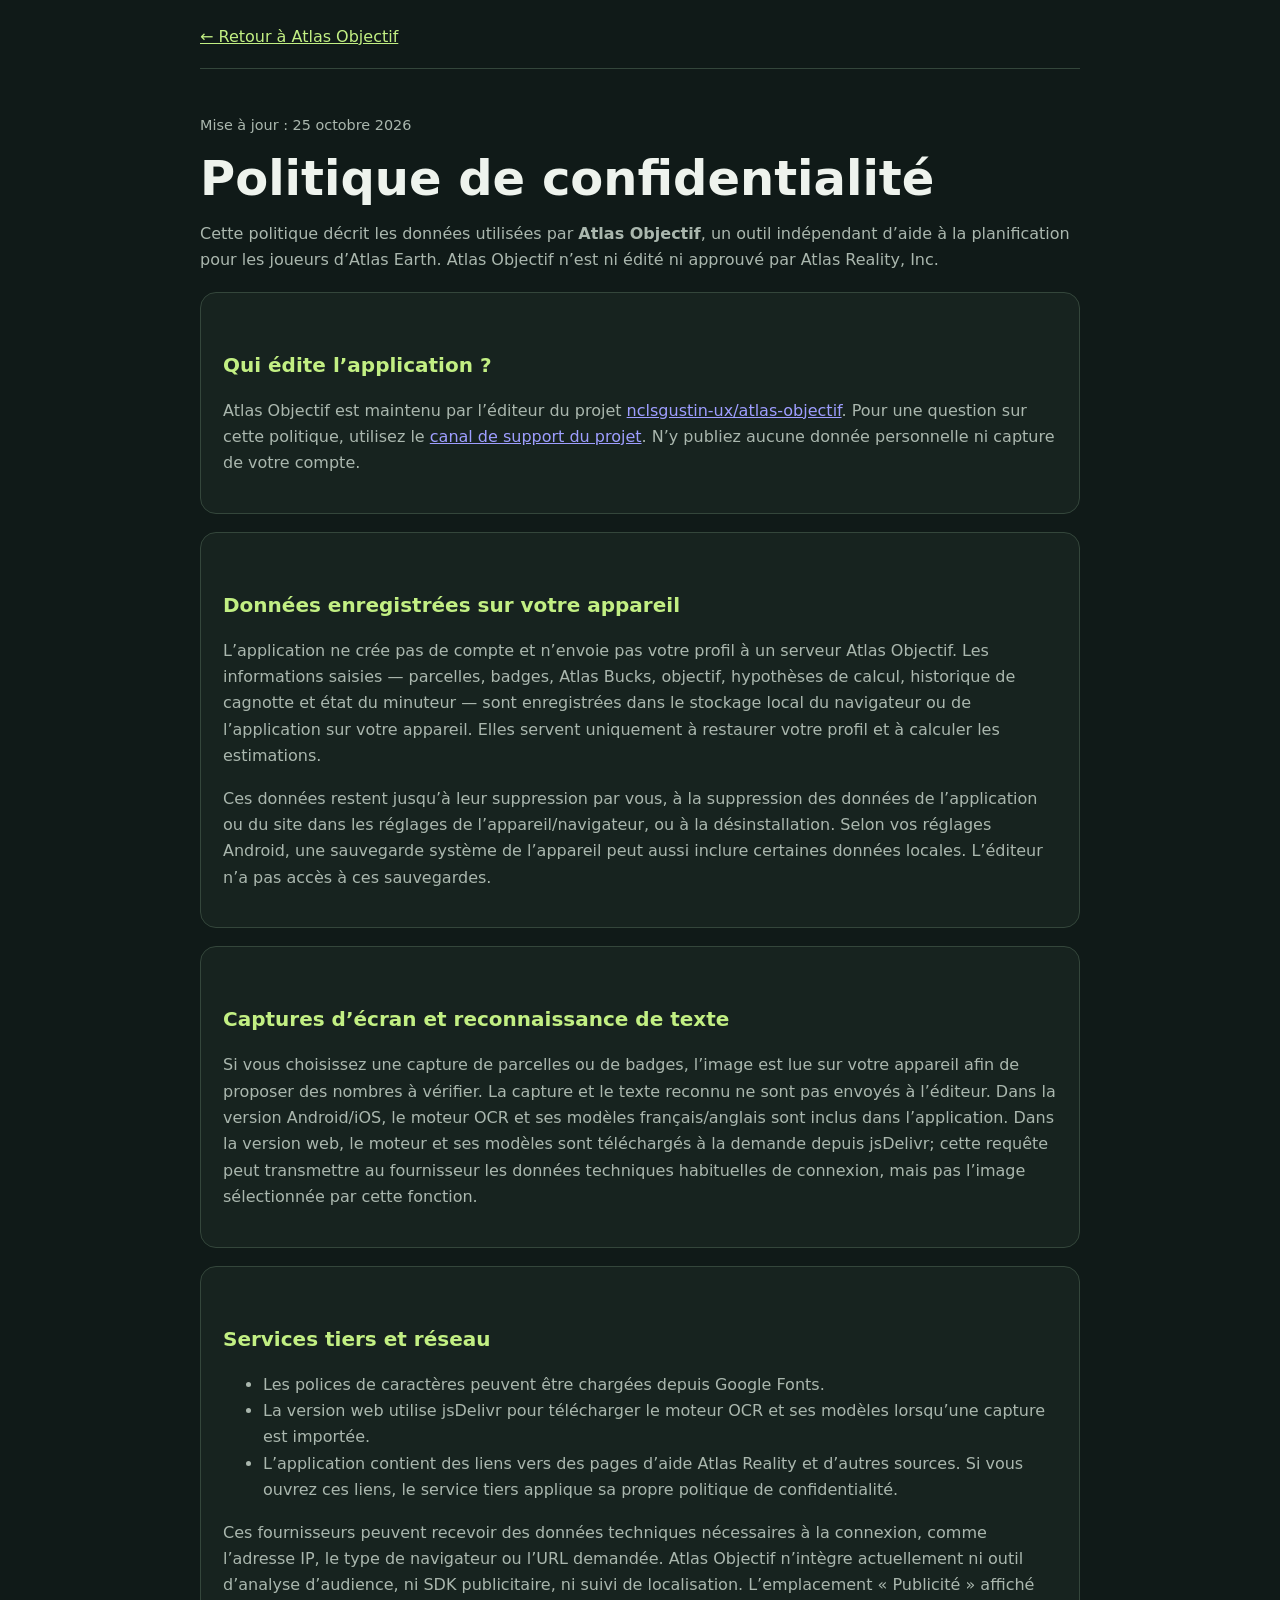
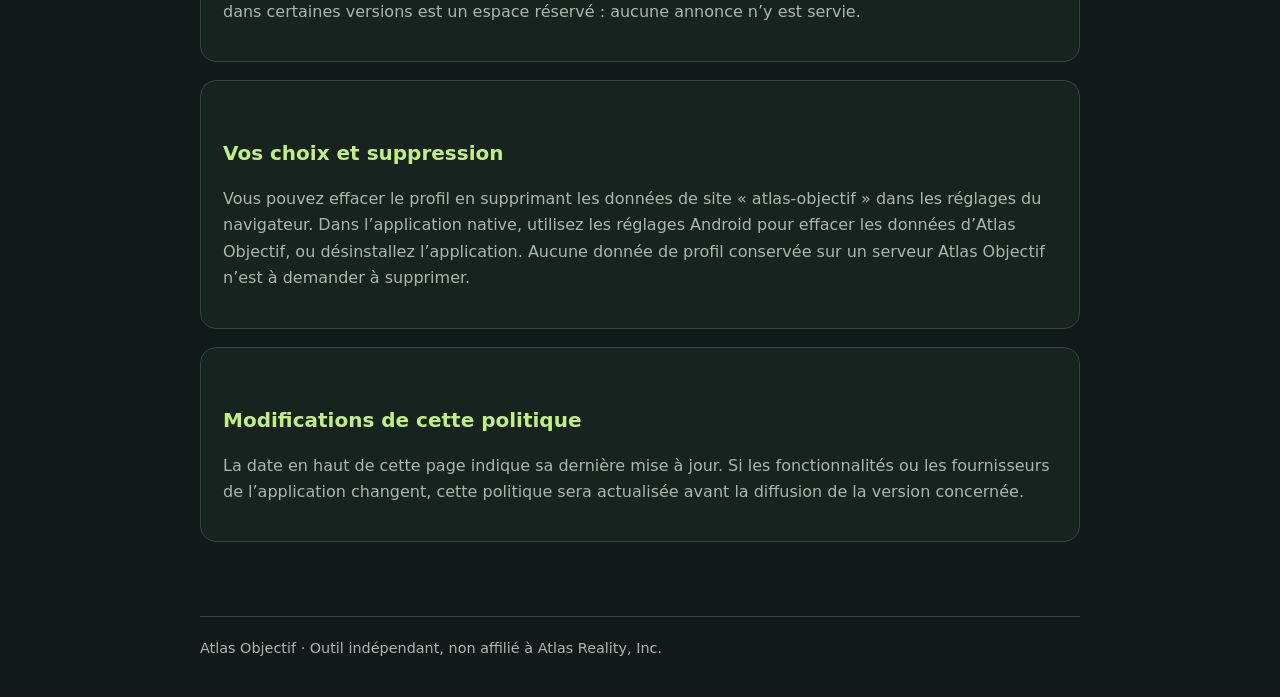
==== privacy.html @ 99002298 "Add Atlas Objectif privacy policy" ====
<!doctype html>
<html lang="fr">
<head>
<meta charset="utf-8">
<meta name="viewport" content="width=device-width, initial-scale=1">
<meta name="theme-color" content="#101a18">
<meta name="description" content="Politique de confidentialité de l’application Atlas Objectif.">
<title>Politique de confidentialité — Atlas Objectif</title>
<style>
:root{color-scheme:dark;--bg:#101a18;--panel:#17231f;--text:#eef3ed;--muted:#aab7ae;--accent:#c2ef83;--line:#34463b;font:16px/1.65 system-ui,-apple-system,"Segoe UI",sans-serif}*{box-sizing:border-box}body{margin:0;background:var(--bg);color:var(--text)}header,main,footer{width:min(880px,100% - 32px);margin-inline:auto}header{padding:24px 0 18px;border-bottom:1px solid var(--line)}header a,footer a{color:var(--accent)}header strong{letter-spacing:.1em}main{padding:30px 0 56px}h1{font-size:clamp(2rem,5vw,3rem);line-height:1.1;margin:.3em 0}h2{font-size:1.25rem;margin:1.8em 0 .35em;color:var(--accent)}p,li{color:var(--muted)}a{overflow-wrap:anywhere}section{padding:20px 22px;margin:18px 0;background:var(--panel);border:1px solid var(--line);border-radius:16px}footer{padding:20px 0 36px;border-top:1px solid var(--line);font-size:.9rem;color:var(--muted)}.updated{font-size:.9rem;color:var(--muted)}
</style>
</head>
<body>
<header><a href="./index.html">← Retour à Atlas Objectif</a></header>
<main>
<p class="updated">Mise à jour : 25 octobre 2026</p>
<h1>Politique de confidentialité</h1>
<p>Cette politique décrit les données utilisées par <strong>Atlas Objectif</strong>, un outil indépendant d’aide à la planification pour les joueurs d’Atlas Earth. Atlas Objectif n’est ni édité ni approuvé par Atlas Reality, Inc.</p>

<section>
<h2>Qui édite l’application ?</h2>
<p>Atlas Objectif est maintenu par l’éditeur du projet <a href="https://github.com/nclsgustin-ux/atlas-objectif">nclsgustin-ux/atlas-objectif</a>. Pour une question sur cette politique, utilisez le <a href="https://github.com/nclsgustin-ux/atlas-objectif/issues">canal de support du projet</a>. N’y publiez aucune donnée personnelle ni capture de votre compte.</p>
</section>

<section>
<h2>Données enregistrées sur votre appareil</h2>
<p>L’application ne crée pas de compte et n’envoie pas votre profil à un serveur Atlas Objectif. Les informations saisies — parcelles, badges, Atlas Bucks, objectif, hypothèses de calcul, historique de cagnotte et état du minuteur — sont enregistrées dans le stockage local du navigateur ou de l’application sur votre appareil. Elles servent uniquement à restaurer votre profil et à calculer les estimations.</p>
<p>Ces données restent jusqu’à leur suppression par vous, à la suppression des données de l’application ou du site dans les réglages de l’appareil/navigateur, ou à la désinstallation. Selon vos réglages Android, une sauvegarde système de l’appareil peut aussi inclure certaines données locales. L’éditeur n’a pas accès à ces sauvegardes.</p>
</section>

<section>
<h2>Captures d’écran et reconnaissance de texte</h2>
<p>Si vous choisissez une capture de parcelles ou de badges, l’image est lue sur votre appareil afin de proposer des nombres à vérifier. La capture et le texte reconnu ne sont pas envoyés à l’éditeur. Dans la version Android/iOS, le moteur OCR et ses modèles français/anglais sont inclus dans l’application. Dans la version web, le moteur et ses modèles sont téléchargés à la demande depuis jsDelivr; cette requête peut transmettre au fournisseur les données techniques habituelles de connexion, mais pas l’image sélectionnée par cette fonction.</p>
</section>

<section>
<h2>Services tiers et réseau</h2>
<ul>
<li>Les polices de caractères peuvent être chargées depuis Google Fonts.</li>
<li>La version web utilise jsDelivr pour télécharger le moteur OCR et ses modèles lorsqu’une capture est importée.</li>
<li>L’application contient des liens vers des pages d’aide Atlas Reality et d’autres sources. Si vous ouvrez ces liens, le service tiers applique sa propre politique de confidentialité.</li>
</ul>
<p>Ces fournisseurs peuvent recevoir des données techniques nécessaires à la connexion, comme l’adresse IP, le type de navigateur ou l’URL demandée. Atlas Objectif n’intègre actuellement ni outil d’analyse d’audience, ni SDK publicitaire, ni suivi de localisation. L’emplacement « Publicité » affiché dans certaines versions est un espace réservé : aucune annonce n’y est servie.</p>
</section>

<section>
<h2>Vos choix et suppression</h2>
<p>Vous pouvez effacer le profil en supprimant les données de site « atlas-objectif » dans les réglages du navigateur. Dans l’application native, utilisez les réglages Android pour effacer les données d’Atlas Objectif, ou désinstallez l’application. Aucune donnée de profil conservée sur un serveur Atlas Objectif n’est à demander à supprimer.</p>
</section>

<section>
<h2>Modifications de cette politique</h2>
<p>La date en haut de cette page indique sa dernière mise à jour. Si les fonctionnalités ou les fournisseurs de l’application changent, cette politique sera actualisée avant la diffusion de la version concernée.</p>
</section>
</main>
<footer>Atlas Objectif · Outil indépendant, non affilié à Atlas Reality, Inc.</footer>
</body>
</html>
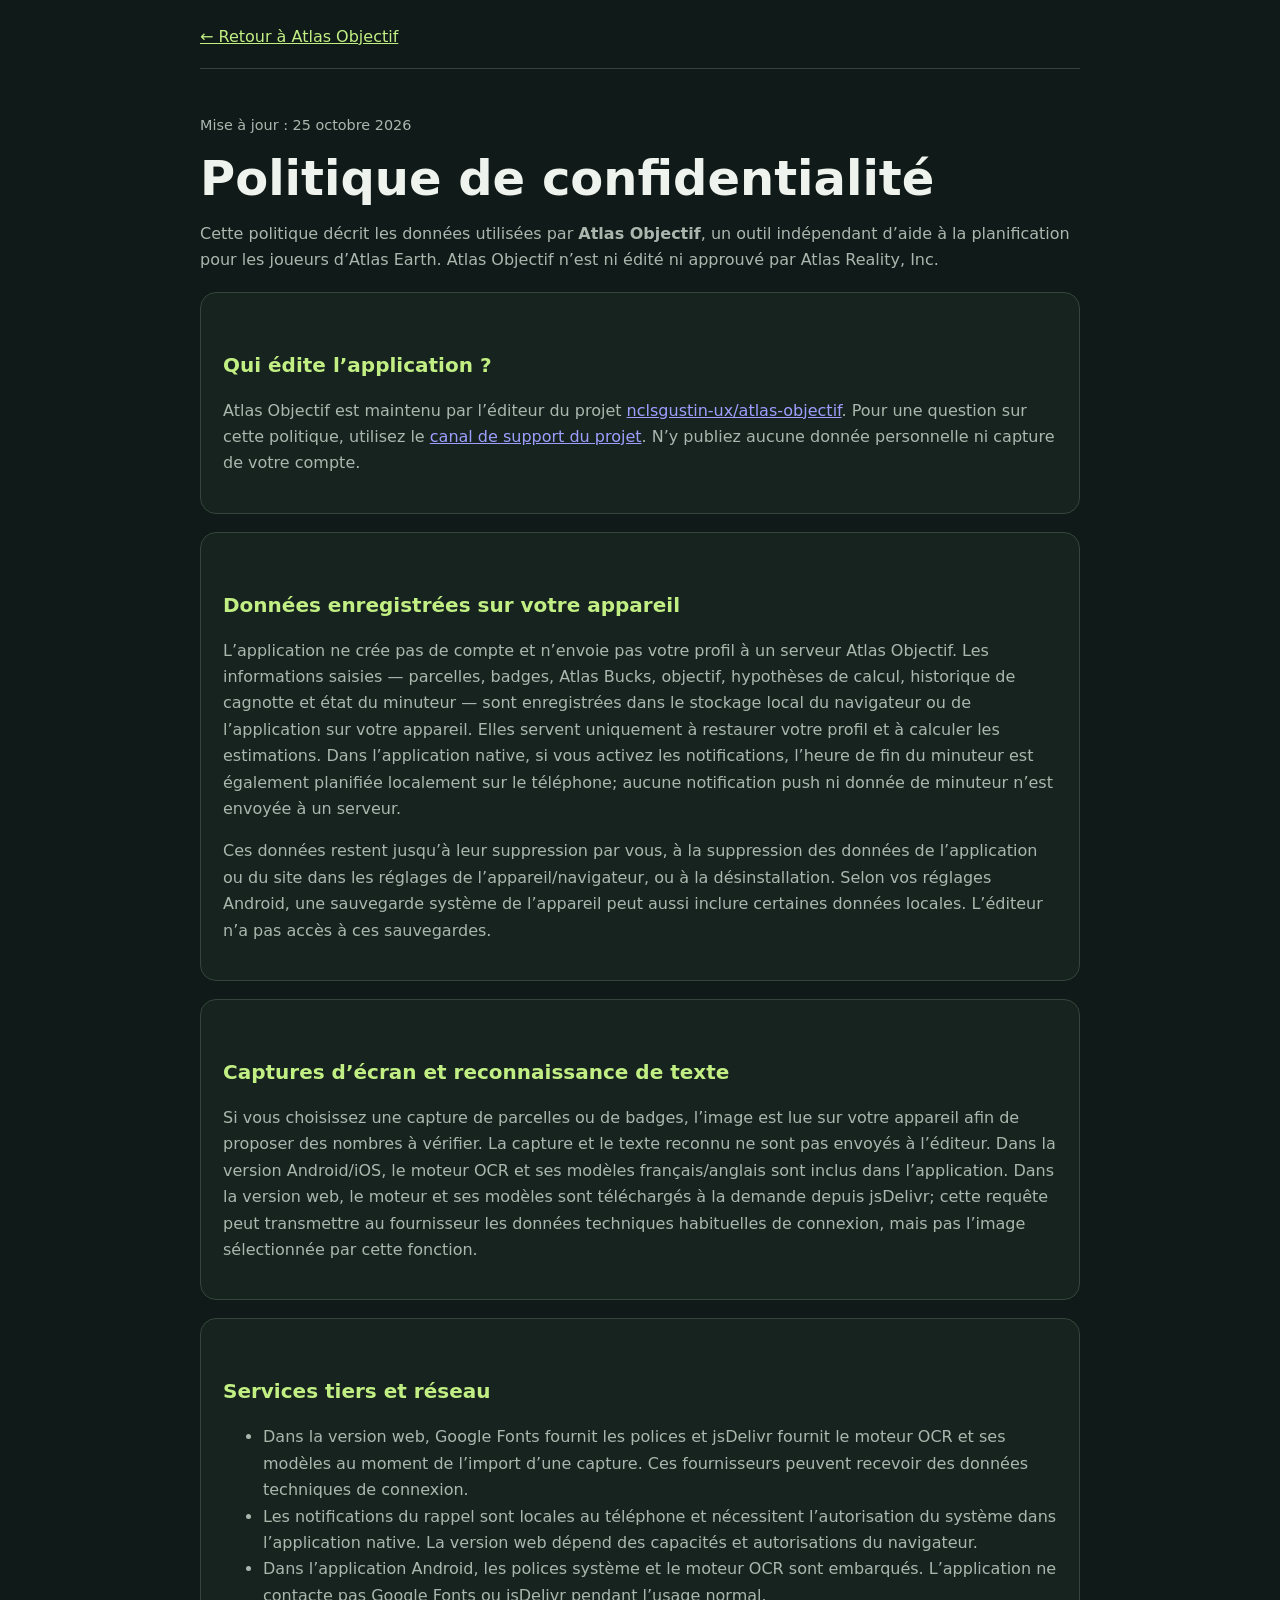
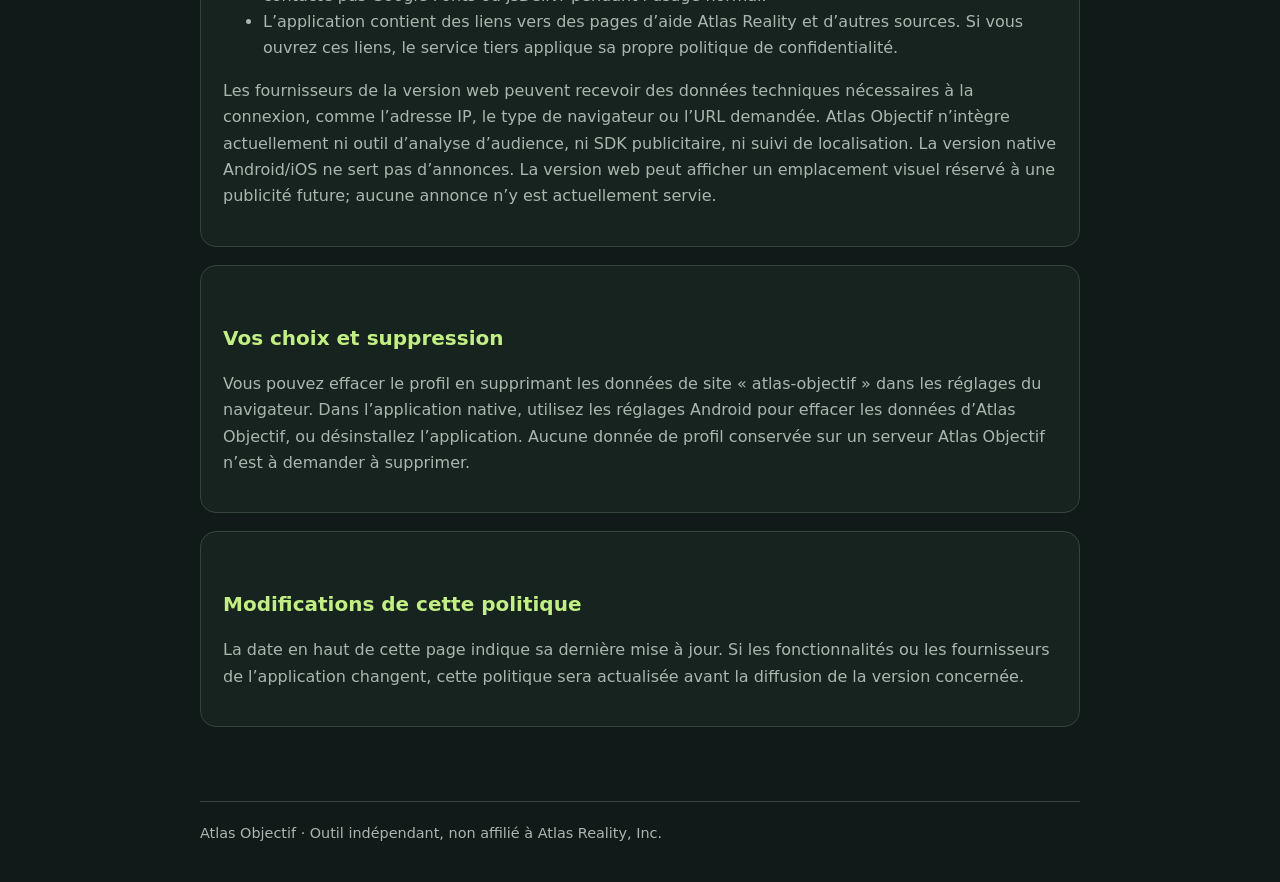
==== commit b3cd2258: "Update privacy policy for native store release" ====
--- a/privacy.html
+++ b/privacy.html
@@ -24,7 +24,7 @@
 
 <section>
 <h2>Données enregistrées sur votre appareil</h2>
-<p>L’application ne crée pas de compte et n’envoie pas votre profil à un serveur Atlas Objectif. Les informations saisies — parcelles, badges, Atlas Bucks, objectif, hypothèses de calcul, historique de cagnotte et état du minuteur — sont enregistrées dans le stockage local du navigateur ou de l’application sur votre appareil. Elles servent uniquement à restaurer votre profil et à calculer les estimations.</p>
+<p>L’application ne crée pas de compte et n’envoie pas votre profil à un serveur Atlas Objectif. Les informations saisies — parcelles, badges, Atlas Bucks, objectif, hypothèses de calcul, historique de cagnotte et état du minuteur — sont enregistrées dans le stockage local du navigateur ou de l’application sur votre appareil. Elles servent uniquement à restaurer votre profil et à calculer les estimations. Dans l’application native, si vous activez les notifications, l’heure de fin du minuteur est également planifiée localement sur le téléphone; aucune notification push ni donnée de minuteur n’est envoyée à un serveur.</p>
 <p>Ces données restent jusqu’à leur suppression par vous, à la suppression des données de l’application ou du site dans les réglages de l’appareil/navigateur, ou à la désinstallation. Selon vos réglages Android, une sauvegarde système de l’appareil peut aussi inclure certaines données locales. L’éditeur n’a pas accès à ces sauvegardes.</p>
 </section>
 
@@ -36,11 +36,12 @@
 <section>
 <h2>Services tiers et réseau</h2>
 <ul>
-<li>Les polices de caractères peuvent être chargées depuis Google Fonts.</li>
-<li>La version web utilise jsDelivr pour télécharger le moteur OCR et ses modèles lorsqu’une capture est importée.</li>
+<li>Dans la version web, Google Fonts fournit les polices et jsDelivr fournit le moteur OCR et ses modèles au moment de l’import d’une capture. Ces fournisseurs peuvent recevoir des données techniques de connexion.</li>
+<li>Les notifications du rappel sont locales au téléphone et nécessitent l’autorisation du système dans l’application native. La version web dépend des capacités et autorisations du navigateur.</li>
+<li>Dans l’application Android, les polices système et le moteur OCR sont embarqués. L’application ne contacte pas Google Fonts ou jsDelivr pendant l’usage normal.</li>
 <li>L’application contient des liens vers des pages d’aide Atlas Reality et d’autres sources. Si vous ouvrez ces liens, le service tiers applique sa propre politique de confidentialité.</li>
 </ul>
-<p>Ces fournisseurs peuvent recevoir des données techniques nécessaires à la connexion, comme l’adresse IP, le type de navigateur ou l’URL demandée. Atlas Objectif n’intègre actuellement ni outil d’analyse d’audience, ni SDK publicitaire, ni suivi de localisation. L’emplacement « Publicité » affiché dans certaines versions est un espace réservé : aucune annonce n’y est servie.</p>
+<p>Les fournisseurs de la version web peuvent recevoir des données techniques nécessaires à la connexion, comme l’adresse IP, le type de navigateur ou l’URL demandée. Atlas Objectif n’intègre actuellement ni outil d’analyse d’audience, ni SDK publicitaire, ni suivi de localisation. La version native Android/iOS ne sert pas d’annonces. La version web peut afficher un emplacement visuel réservé à une publicité future; aucune annonce n’y est actuellement servie.</p>
 </section>
 
 <section>
